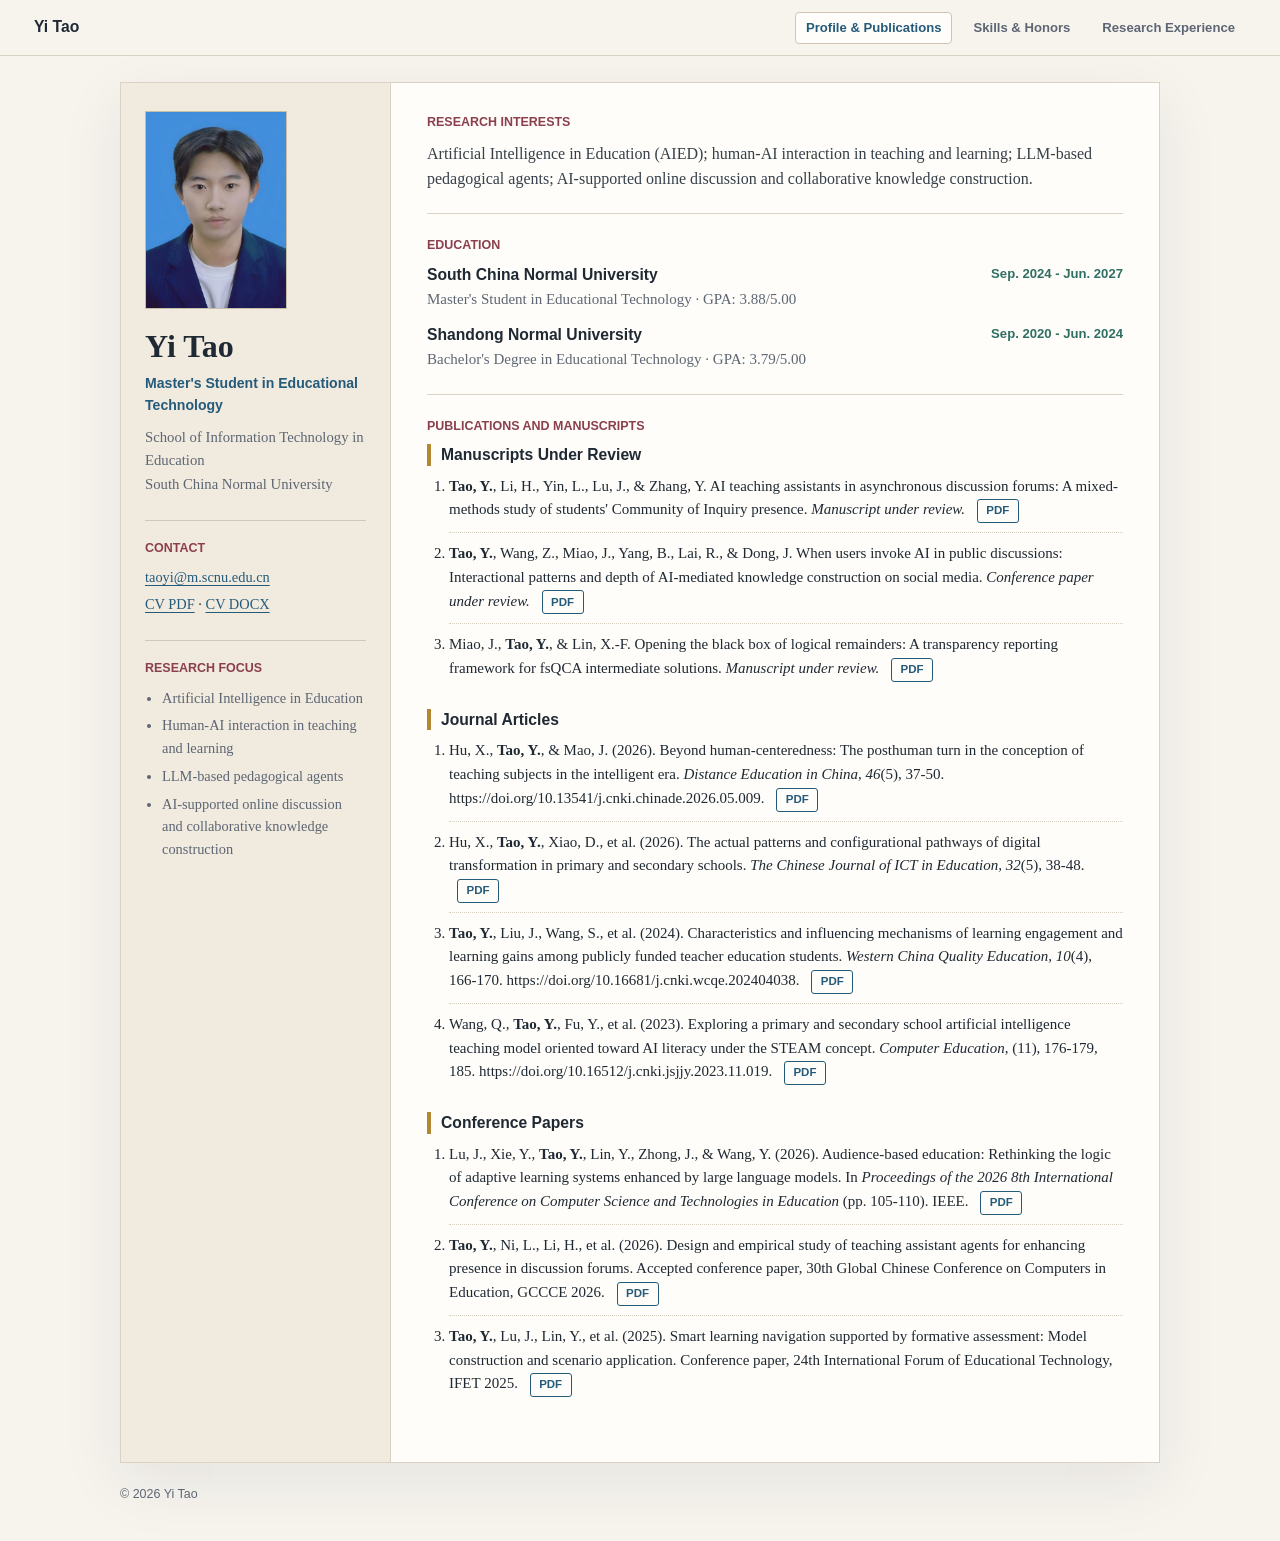
==== index.html @ 573ef520 "Add files via upload" ====
<!doctype html>
<html lang="en">
<head>
  <meta charset="utf-8">
  <meta name="viewport" content="width=device-width, initial-scale=1">
  <title>Yi Tao | Academic Profile</title>
  <meta name="description" content="Yi Tao's academic profile, research interests, education, publications, manuscripts, and conference papers.">
  <link rel="stylesheet" href="assets/css/styles.css">
</head>
<body>
  <header class="site-header">
    <a class="site-title" href="index.html">Yi Tao</a>
    <nav class="site-nav" aria-label="Primary navigation">
      <a class="active" href="index.html">Profile & Publications</a>
      <a href="cv.html">Skills & Honors</a>
      <a href="research.html">Research Experience</a>
    </nav>
  </header>

  <main class="cv-page">
    <aside class="profile-panel" aria-label="Profile">
      <img class="portrait" src="assets/img/profile.jpg" alt="Portrait of Yi Tao">
      <h1>Yi Tao</h1>
      <p class="role">Master's Student in Educational Technology</p>
      <p class="affiliation">School of Information Technology in Education<br>South China Normal University</p>

      <div class="contact-block">
        <h2>Contact</h2>
        <p><a href="mailto:taoyi@m.scnu.edu.cn">taoyi@m.scnu.edu.cn</a></p>
        <p><a href="assets/files/yi-tao-cv.pdf" target="_blank" rel="noopener">CV PDF</a> · <a href="assets/files/yi-tao-cv.docx" target="_blank" rel="noopener">CV DOCX</a></p>
      </div>

      <div class="contact-block">
        <h2>Research Focus</h2>
        <ul class="compact-list">
          <li>Artificial Intelligence in Education</li>
          <li>Human-AI interaction in teaching and learning</li>
          <li>LLM-based pedagogical agents</li>
          <li>AI-supported online discussion and collaborative knowledge construction</li>
        </ul>
      </div>
    </aside>

    <section class="content-panel">
      <section class="section">
        <p class="section-kicker">Research Interests</p>
        <p class="summary">
          Artificial Intelligence in Education (AIED); human-AI interaction in teaching and learning;
          LLM-based pedagogical agents; AI-supported online discussion and collaborative knowledge construction.
        </p>
      </section>

      <section class="section">
        <p class="section-kicker">Education</p>
        <div class="timeline">
          <article>
            <div>
              <h2>South China Normal University</h2>
              <p>Master's Student in Educational Technology · GPA: 3.88/5.00</p>
            </div>
            <time>Sep. 2024 - Jun. 2027</time>
          </article>
          <article>
            <div>
              <h2>Shandong Normal University</h2>
              <p>Bachelor's Degree in Educational Technology · GPA: 3.79/5.00</p>
            </div>
            <time>Sep. 2020 - Jun. 2024</time>
          </article>
        </div>
      </section>

      <section class="section">
        <p class="section-kicker">Publications and Manuscripts</p>

        <h2 class="subheading">Manuscripts Under Review</h2>
        <ol class="publication-list">
          <li>
            <span><strong>Tao, Y.</strong>, Li, H., Yin, L., Lu, J., & Zhang, Y. AI teaching assistants in asynchronous discussion forums: A mixed-methods study of students' Community of Inquiry presence. <em>Manuscript under review.</em></span>
            <a href="assets/files/ai-teaching-assistants-asynchronous-discussion-forums.pdf" target="_blank" rel="noopener">PDF</a>
          </li>
          <li>
            <span><strong>Tao, Y.</strong>, Wang, Z., Miao, J., Yang, B., Lai, R., & Dong, J. When users invoke AI in public discussions: Interactional patterns and depth of AI-mediated knowledge construction on social media. <em>Conference paper under review.</em></span>
            <a href="assets/files/when-users-invoke-ai-public-discussions.pdf" target="_blank" rel="noopener">PDF</a>
          </li>
          <li>
            <span>Miao, J., <strong>Tao, Y.</strong>, & Lin, X.-F. Opening the black box of logical remainders: A transparency reporting framework for fsQCA intermediate solutions. <em>Manuscript under review.</em></span>
            <a href="assets/files/opening-black-box-logical-remainders.pdf" target="_blank" rel="noopener">PDF</a>
          </li>
        </ol>

        <h2 class="subheading">Journal Articles</h2>
        <ol class="publication-list">
          <li>
            <span>Hu, X., <strong>Tao, Y.</strong>, & Mao, J. (2026). Beyond human-centeredness: The posthuman turn in the conception of teaching subjects in the intelligent era. <em>Distance Education in China, 46</em>(5), 37-50. https://doi.org/10.13541/j.cnki.chinade.2026.05.009.</span>
            <a href="assets/files/beyond-human-centeredness-posthuman-turn-teaching-subjects.pdf" target="_blank" rel="noopener">PDF</a>
          </li>
          <li>
            <span>Hu, X., <strong>Tao, Y.</strong>, Xiao, D., et al. (2026). The actual patterns and configurational pathways of digital transformation in primary and secondary schools. <em>The Chinese Journal of ICT in Education, 32</em>(5), 38-48.</span>
            <a href="assets/files/school-digital-transformation-configurational-pathways.pdf" target="_blank" rel="noopener">PDF</a>
          </li>
          <li>
            <span><strong>Tao, Y.</strong>, Liu, J., Wang, S., et al. (2024). Characteristics and influencing mechanisms of learning engagement and learning gains among publicly funded teacher education students. <em>Western China Quality Education, 10</em>(4), 166-170. https://doi.org/10.16681/j.cnki.wcqe.202404038.</span>
            <a href="assets/files/publicly-funded-teacher-education-learning-engagement.pdf" target="_blank" rel="noopener">PDF</a>
          </li>
          <li>
            <span>Wang, Q., <strong>Tao, Y.</strong>, Fu, Y., et al. (2023). Exploring a primary and secondary school artificial intelligence teaching model oriented toward AI literacy under the STEAM concept. <em>Computer Education</em>, (11), 176-179, 185. https://doi.org/10.16512/j.cnki.jsjjy.2023.11.019.</span>
            <a href="assets/files/steam-ai-literacy-teaching-model.pdf" target="_blank" rel="noopener">PDF</a>
          </li>
        </ol>

        <h2 class="subheading">Conference Papers</h2>
        <ol class="publication-list">
          <li>
            <span>Lu, J., Xie, Y., <strong>Tao, Y.</strong>, Lin, Y., Zhong, J., & Wang, Y. (2026). Audience-based education: Rethinking the logic of adaptive learning systems enhanced by large language models. In <em>Proceedings of the 2026 8th International Conference on Computer Science and Technologies in Education</em> (pp. 105-110). IEEE.</span>
            <a href="assets/files/audience-based-education.pdf" target="_blank" rel="noopener">PDF</a>
          </li>
          <li>
            <span><strong>Tao, Y.</strong>, Ni, L., Li, H., et al. (2026). Design and empirical study of teaching assistant agents for enhancing presence in discussion forums. Accepted conference paper, 30th Global Chinese Conference on Computers in Education, GCCCE 2026.</span>
            <a href="assets/files/teaching-assistant-agents-presence-discussion-forums-gccce2026.pdf" target="_blank" rel="noopener">PDF</a>
          </li>
          <li>
            <span><strong>Tao, Y.</strong>, Lu, J., Lin, Y., et al. (2025). Smart learning navigation supported by formative assessment: Model construction and scenario application. Conference paper, 24th International Forum of Educational Technology, IFET 2025.</span>
            <a href="assets/files/formative-assessment-smart-learning-navigation-ifet2025.pdf" target="_blank" rel="noopener">PDF</a>
          </li>
        </ol>
      </section>
    </section>
  </main>

  <footer class="site-footer">
    <p>© 2026 Yi Tao</p>
  </footer>
</body>
</html>
---- assets/css/styles.css ----
:root {
  --paper: #f7f4ee;
  --sheet: #fffdf9;
  --ink: #1f2933;
  --muted: #5d6673;
  --line: #d9d2c5;
  --blue: #255b7a;
  --maroon: #8b3f4d;
  --gold: #b48733;
  --green: #2f6f63;
}

* {
  box-sizing: border-box;
}

html {
  scroll-behavior: smooth;
}

body {
  margin: 0;
  background: var(--paper);
  color: var(--ink);
  font-family: Georgia, "Times New Roman", Times, serif;
  font-size: 15px;
  line-height: 1.58;
  letter-spacing: 0;
}

a {
  color: var(--blue);
  text-decoration-thickness: 0.07em;
  text-underline-offset: 0.18em;
}

a:hover {
  color: var(--maroon);
}

.site-header {
  position: sticky;
  top: 0;
  z-index: 10;
  display: flex;
  align-items: center;
  justify-content: space-between;
  gap: 18px;
  min-height: 56px;
  padding: 10px 34px;
  border-bottom: 1px solid var(--line);
  background: rgba(247, 244, 238, 0.94);
  backdrop-filter: blur(12px);
  font-family: Arial, Helvetica, sans-serif;
}

.site-title {
  color: var(--ink);
  font-size: 0.98rem;
  font-weight: 700;
  text-decoration: none;
}

.site-nav {
  display: flex;
  flex-wrap: wrap;
  gap: 10px;
  justify-content: flex-end;
}

.site-nav a {
  min-height: 32px;
  padding: 7px 10px;
  border: 1px solid transparent;
  border-radius: 4px;
  color: var(--muted);
  font-size: 0.82rem;
  font-weight: 700;
  line-height: 1.2;
  text-decoration: none;
}

.site-nav a:hover,
.site-nav a.active {
  border-color: #cfc4b2;
  background: #fffdf9;
  color: var(--blue);
}

.cv-page,
.research-page {
  width: min(1040px, calc(100% - 36px));
  margin: 26px auto 22px;
  border: 1px solid var(--line);
  background: var(--sheet);
  box-shadow: 0 20px 60px rgba(31, 41, 51, 0.08);
}

.cv-page {
  display: grid;
  grid-template-columns: 270px minmax(0, 1fr);
}

.profile-panel {
  padding: 28px 24px;
  border-right: 1px solid var(--line);
  background: #f1eadf;
}

.portrait {
  display: block;
  width: 142px;
  height: 198px;
  margin: 0 0 20px;
  border: 1px solid #c7bda9;
  object-fit: cover;
}

h1,
h2,
h3,
p,
li {
  overflow-wrap: anywhere;
}

h1 {
  margin: 0;
  color: var(--ink);
  font-size: 2rem;
  line-height: 1.08;
  letter-spacing: 0;
}

.role {
  margin: 8px 0 0;
  color: var(--blue);
  font-family: Arial, Helvetica, sans-serif;
  font-size: 0.88rem;
  font-weight: 700;
}

.affiliation {
  margin: 10px 0 0;
  color: var(--muted);
  font-size: 0.92rem;
}

.contact-block {
  margin-top: 24px;
  padding-top: 18px;
  border-top: 1px solid #d2c7b8;
}

.contact-block h2,
.section-kicker {
  margin: 0 0 8px;
  color: var(--maroon);
  font-family: Arial, Helvetica, sans-serif;
  font-size: 0.78rem;
  font-weight: 800;
  letter-spacing: 0;
  text-transform: uppercase;
}

.contact-block p {
  margin: 4px 0;
  font-size: 0.9rem;
}

.compact-list {
  margin: 0;
  padding-left: 17px;
  color: var(--muted);
  font-size: 0.9rem;
}

.compact-list li {
  margin: 5px 0;
}

.content-panel {
  padding: 30px 36px 34px;
}

.section {
  padding: 0 0 22px;
  margin-bottom: 22px;
  border-bottom: 1px solid var(--line);
}

.section:last-child {
  margin-bottom: 0;
  border-bottom: 0;
}

.summary {
  max-width: 760px;
  margin: 0;
  color: #35404a;
  font-size: 1rem;
}

.timeline {
  display: grid;
  gap: 12px;
}

.timeline article {
  display: grid;
  grid-template-columns: minmax(0, 1fr) 150px;
  gap: 18px;
}

.timeline h2,
.experience-list h2,
.research-heading h2,
.subheading {
  margin: 0;
  color: var(--ink);
  font-family: Arial, Helvetica, sans-serif;
  font-size: 0.98rem;
  line-height: 1.35;
  letter-spacing: 0;
}

.timeline p,
.experience-list p,
.skill-groups p {
  margin: 3px 0 0;
  color: var(--muted);
}

.timeline time {
  color: var(--green);
  font-family: Arial, Helvetica, sans-serif;
  font-size: 0.82rem;
  font-weight: 700;
  text-align: right;
}

.list-timeline article {
  padding-bottom: 10px;
  border-bottom: 1px dotted #d7cfbf;
}

.list-timeline article:last-child {
  border-bottom: 0;
}

.subheading {
  margin-top: 18px;
  padding-left: 10px;
  border-left: 4px solid var(--gold);
}

.subheading:first-of-type {
  margin-top: 0;
}

.publication-list {
  display: grid;
  gap: 9px;
  margin: 9px 0 0;
  padding-left: 22px;
}

.publication-list li {
  padding-bottom: 9px;
  border-bottom: 1px dotted #d7cfbf;
}

.publication-list li:last-child {
  border-bottom: 0;
}

.publication-list span {
  display: inline;
}

.publication-list a {
  display: inline-flex;
  align-items: center;
  justify-content: center;
  min-width: 42px;
  min-height: 24px;
  margin-left: 8px;
  padding: 1px 7px;
  border: 1px solid var(--blue);
  border-radius: 3px;
  font-family: Arial, Helvetica, sans-serif;
  font-size: 0.72rem;
  font-weight: 800;
  line-height: 1.2;
  text-decoration: none;
  text-transform: uppercase;
}

.publication-list a:hover {
  border-color: var(--maroon);
}

.skill-groups {
  display: grid;
  gap: 8px;
}

.award-list,
.research-item ul {
  margin: 0;
  padding-left: 20px;
}

.award-list li,
.research-item li {
  margin: 6px 0;
}

.research-page {
  padding: 34px 42px 40px;
}

.research-intro {
  max-width: 860px;
  padding-bottom: 24px;
  margin-bottom: 24px;
  border-bottom: 1px solid var(--line);
}

.research-intro h1 {
  max-width: 760px;
  font-size: 1.75rem;
}

.research-intro p {
  max-width: 820px;
  color: #35404a;
}

.research-section {
  padding-bottom: 24px;
  margin-bottom: 24px;
  border-bottom: 1px solid var(--line);
}

.research-section:last-child {
  padding-bottom: 0;
  margin-bottom: 0;
  border-bottom: 0;
}

.research-item {
  padding: 16px 0 16px 14px;
  border-left: 3px solid var(--blue);
}

.research-item + .research-item {
  border-top: 1px dotted #d7cfbf;
}

.research-heading {
  display: grid;
  gap: 4px;
  margin-bottom: 8px;
}

.research-heading time {
  color: var(--green);
  font-family: Arial, Helvetica, sans-serif;
  font-size: 0.82rem;
  font-weight: 700;
}

.site-footer {
  width: min(1040px, calc(100% - 36px));
  margin: 0 auto 36px;
  color: var(--muted);
  font-family: Arial, Helvetica, sans-serif;
  font-size: 0.78rem;
}

@media (max-width: 820px) {
  .site-header {
    align-items: flex-start;
    flex-direction: column;
    padding: 12px 18px;
  }

  .site-nav {
    justify-content: flex-start;
  }

  .cv-page,
  .research-page {
    width: min(100% - 24px, 1040px);
    margin-top: 18px;
  }

  .cv-page {
    grid-template-columns: 1fr;
  }

  .profile-panel {
    display: grid;
    grid-template-columns: 112px minmax(0, 1fr);
    gap: 18px;
    border-right: 0;
    border-bottom: 1px solid var(--line);
  }

  .portrait {
    width: 112px;
    height: 156px;
    margin: 0;
  }

  .profile-panel h1,
  .profile-panel .role,
  .profile-panel .affiliation {
    grid-column: 2;
  }

  .profile-panel h1 {
    align-self: end;
  }

  .contact-block {
    grid-column: 1 / -1;
    margin-top: 0;
  }

  .content-panel,
  .research-page {
    padding: 24px 22px 28px;
  }
}

@media (max-width: 560px) {
  body {
    font-size: 14px;
  }

  .site-nav {
    gap: 8px;
  }

  .site-nav a {
    padding: 6px 8px;
    font-size: 0.78rem;
  }

  .profile-panel {
    grid-template-columns: 92px minmax(0, 1fr);
    padding: 20px 18px;
  }

  .portrait {
    width: 92px;
    height: 128px;
  }

  h1 {
    font-size: 1.55rem;
  }

  .research-intro h1 {
    font-size: 1.35rem;
  }

  .timeline article {
    grid-template-columns: 1fr;
    gap: 2px;
  }

  .timeline time {
    text-align: left;
  }

  .publication-list {
    padding-left: 18px;
  }

  .publication-list a {
    margin-top: 5px;
    margin-left: 0;
  }

  .site-footer {
    width: min(100% - 24px, 1040px);
  }
}
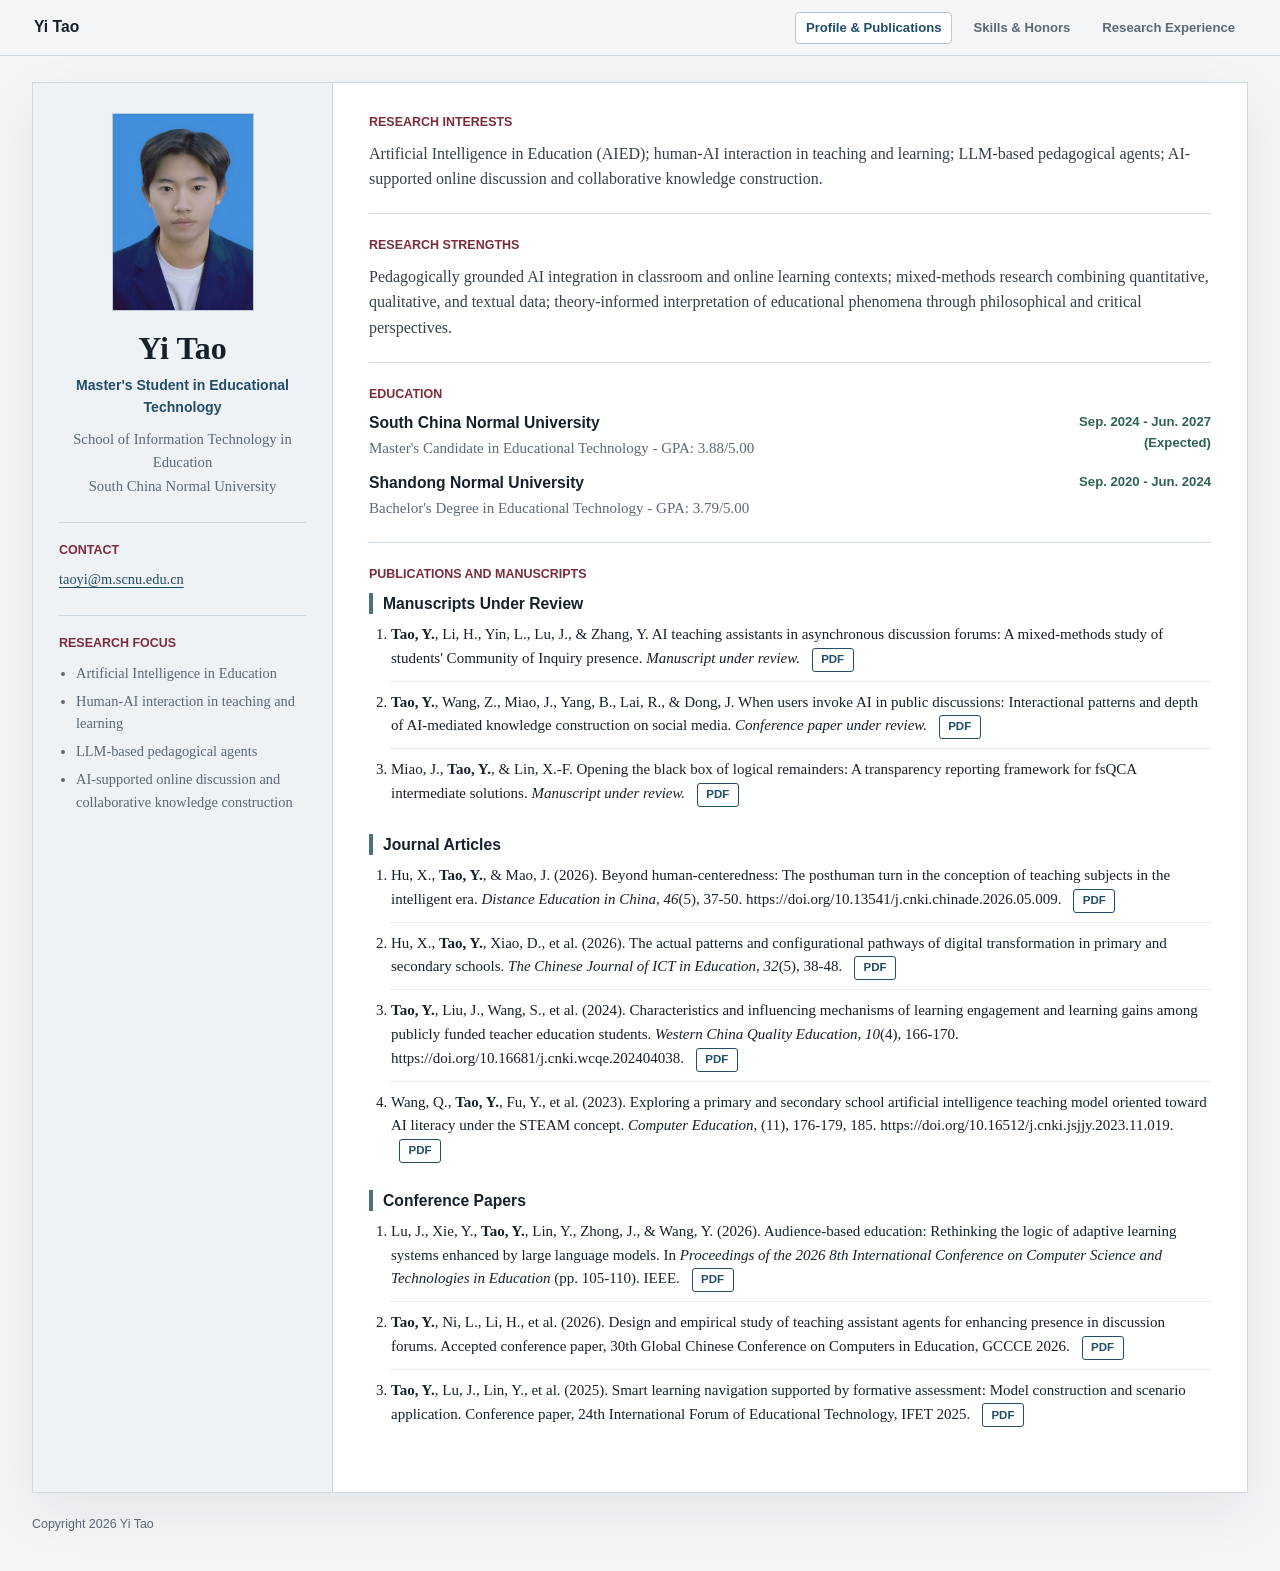
==== commit f65524ee: "Add files via upload" ====
--- a/index.html
+++ b/index.html
@@ -27,7 +27,6 @@
       <div class="contact-block">
         <h2>Contact</h2>
         <p><a href="mailto:taoyi@m.scnu.edu.cn">taoyi@m.scnu.edu.cn</a></p>
-        <p><a href="assets/files/yi-tao-cv.pdf" target="_blank" rel="noopener">CV PDF</a> · <a href="assets/files/yi-tao-cv.docx" target="_blank" rel="noopener">CV DOCX</a></p>
       </div>
 
       <div class="contact-block">
@@ -51,19 +50,28 @@
       </section>
 
       <section class="section">
+        <p class="section-kicker">Research Strengths</p>
+        <p class="summary">
+          Pedagogically grounded AI integration in classroom and online learning contexts; mixed-methods research
+          combining quantitative, qualitative, and textual data; theory-informed interpretation of educational
+          phenomena through philosophical and critical perspectives.
+        </p>
+      </section>
+
+      <section class="section">
         <p class="section-kicker">Education</p>
         <div class="timeline">
           <article>
             <div>
               <h2>South China Normal University</h2>
-              <p>Master's Student in Educational Technology · GPA: 3.88/5.00</p>
+              <p>Master's Candidate in Educational Technology - GPA: 3.88/5.00</p>
             </div>
-            <time>Sep. 2024 - Jun. 2027</time>
+            <time>Sep. 2024 - Jun. 2027 (Expected)</time>
           </article>
           <article>
             <div>
               <h2>Shandong Normal University</h2>
-              <p>Bachelor's Degree in Educational Technology · GPA: 3.79/5.00</p>
+              <p>Bachelor's Degree in Educational Technology - GPA: 3.79/5.00</p>
             </div>
             <time>Sep. 2020 - Jun. 2024</time>
           </article>
@@ -129,7 +137,7 @@
   </main>
 
   <footer class="site-footer">
-    <p>© 2026 Yi Tao</p>
+    <p>Copyright 2026 Yi Tao</p>
   </footer>
 </body>
 </html>
--- a/assets/css/styles.css
+++ b/assets/css/styles.css
@@ -1,13 +1,13 @@
 :root {
-  --paper: #f7f4ee;
-  --sheet: #fffdf9;
-  --ink: #1f2933;
-  --muted: #5d6673;
-  --line: #d9d2c5;
-  --blue: #255b7a;
-  --maroon: #8b3f4d;
-  --gold: #b48733;
-  --green: #2f6f63;
+  --paper: #f3f5f7;
+  --sheet: #ffffff;
+  --ink: #17212b;
+  --muted: #5b6876;
+  --line: #d1d9e0;
+  --blue: #214d68;
+  --maroon: #7a2d3b;
+  --accent: #4d6f80;
+  --green: #2e6257;
 }
 
 * {
@@ -49,7 +49,7 @@
   min-height: 56px;
   padding: 10px 34px;
   border-bottom: 1px solid var(--line);
-  background: rgba(247, 244, 238, 0.94);
+  background: rgba(243, 245, 247, 0.96);
   backdrop-filter: blur(12px);
   font-family: Arial, Helvetica, sans-serif;
 }
@@ -82,38 +82,44 @@
 
 .site-nav a:hover,
 .site-nav a.active {
-  border-color: #cfc4b2;
-  background: #fffdf9;
+  border-color: #b8c5d0;
+  background: var(--sheet);
   color: var(--blue);
 }
 
 .cv-page,
 .research-page {
-  width: min(1040px, calc(100% - 36px));
+  width: min(1520px, calc(100% - 64px));
   margin: 26px auto 22px;
   border: 1px solid var(--line);
   background: var(--sheet);
-  box-shadow: 0 20px 60px rgba(31, 41, 51, 0.08);
+  box-shadow: 0 18px 52px rgba(23, 33, 43, 0.07);
 }
 
 .cv-page {
   display: grid;
-  grid-template-columns: 270px minmax(0, 1fr);
+  grid-template-columns: 300px minmax(0, 1fr);
 }
 
 .profile-panel {
-  padding: 28px 24px;
+  padding: 30px 26px;
   border-right: 1px solid var(--line);
-  background: #f1eadf;
+  background: #eef2f5;
 }
 
 .portrait {
   display: block;
   width: 142px;
   height: 198px;
-  margin: 0 0 20px;
-  border: 1px solid #c7bda9;
+  margin: 0 auto 20px;
+  border: 1px solid #becbd6;
   object-fit: cover;
+}
+
+.profile-panel h1,
+.profile-panel .role,
+.profile-panel .affiliation {
+  text-align: center;
 }
 
 h1,
@@ -149,7 +155,7 @@
 .contact-block {
   margin-top: 24px;
   padding-top: 18px;
-  border-top: 1px solid #d2c7b8;
+  border-top: 1px solid #ccd6df;
 }
 
 .contact-block h2,
@@ -195,7 +201,7 @@
 }
 
 .summary {
-  max-width: 760px;
+  max-width: 1040px;
   margin: 0;
   color: #35404a;
   font-size: 1rem;
@@ -241,7 +247,7 @@
 
 .list-timeline article {
   padding-bottom: 10px;
-  border-bottom: 1px dotted #d7cfbf;
+  border-bottom: 1px dotted #d5dde5;
 }
 
 .list-timeline article:last-child {
@@ -251,7 +257,7 @@
 .subheading {
   margin-top: 18px;
   padding-left: 10px;
-  border-left: 4px solid var(--gold);
+  border-left: 4px solid var(--accent);
 }
 
 .subheading:first-of-type {
@@ -267,7 +273,7 @@
 
 .publication-list li {
   padding-bottom: 9px;
-  border-bottom: 1px dotted #d7cfbf;
+  border-bottom: 1px dotted #d5dde5;
 }
 
 .publication-list li:last-child {
@@ -321,19 +327,19 @@
 }
 
 .research-intro {
-  max-width: 860px;
+  max-width: 1120px;
   padding-bottom: 24px;
   margin-bottom: 24px;
   border-bottom: 1px solid var(--line);
 }
 
 .research-intro h1 {
-  max-width: 760px;
+  max-width: 960px;
   font-size: 1.75rem;
 }
 
 .research-intro p {
-  max-width: 820px;
+  max-width: 1080px;
   color: #35404a;
 }
 
@@ -355,7 +361,7 @@
 }
 
 .research-item + .research-item {
-  border-top: 1px dotted #d7cfbf;
+  border-top: 1px dotted #d5dde5;
 }
 
 .research-heading {
@@ -372,7 +378,7 @@
 }
 
 .site-footer {
-  width: min(1040px, calc(100% - 36px));
+  width: min(1520px, calc(100% - 64px));
   margin: 0 auto 36px;
   color: var(--muted);
   font-family: Arial, Helvetica, sans-serif;
@@ -392,7 +398,7 @@
 
   .cv-page,
   .research-page {
-    width: min(100% - 24px, 1040px);
+    width: min(100% - 24px, 1520px);
     margin-top: 18px;
   }
 
@@ -418,6 +424,7 @@
   .profile-panel .role,
   .profile-panel .affiliation {
     grid-column: 2;
+    text-align: left;
   }
 
   .profile-panel h1 {
@@ -486,6 +493,6 @@
   }
 
   .site-footer {
-    width: min(100% - 24px, 1040px);
-  }
-}
+    width: min(100% - 24px, 1520px);
+  }
+}
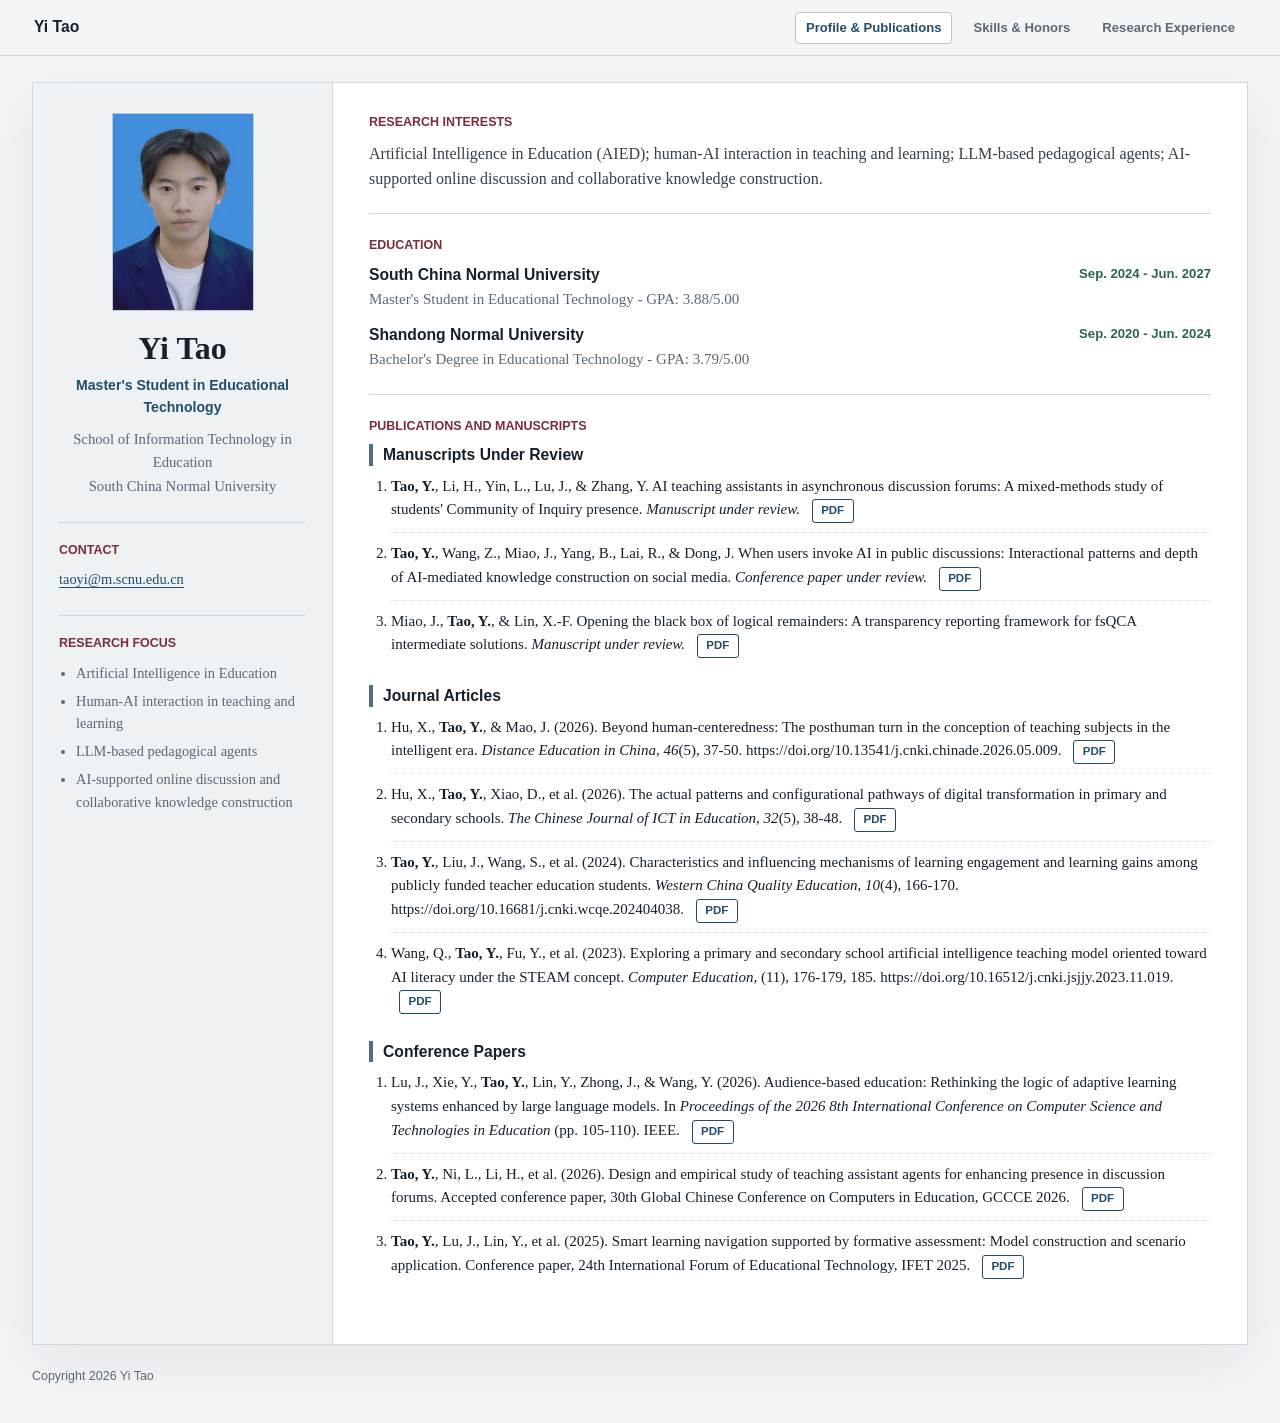
==== commit 7221ce9b: "Add files via upload" ====
--- a/index.html
+++ b/index.html
@@ -50,23 +50,14 @@
       </section>
 
       <section class="section">
-        <p class="section-kicker">Research Strengths</p>
-        <p class="summary">
-          Pedagogically grounded AI integration in classroom and online learning contexts; mixed-methods research
-          combining quantitative, qualitative, and textual data; theory-informed interpretation of educational
-          phenomena through philosophical and critical perspectives.
-        </p>
-      </section>
-
-      <section class="section">
         <p class="section-kicker">Education</p>
         <div class="timeline">
           <article>
             <div>
               <h2>South China Normal University</h2>
-              <p>Master's Candidate in Educational Technology - GPA: 3.88/5.00</p>
+              <p>Master's Student in Educational Technology - GPA: 3.88/5.00</p>
             </div>
-            <time>Sep. 2024 - Jun. 2027 (Expected)</time>
+            <time>Sep. 2024 - Jun. 2027</time>
           </article>
           <article>
             <div>
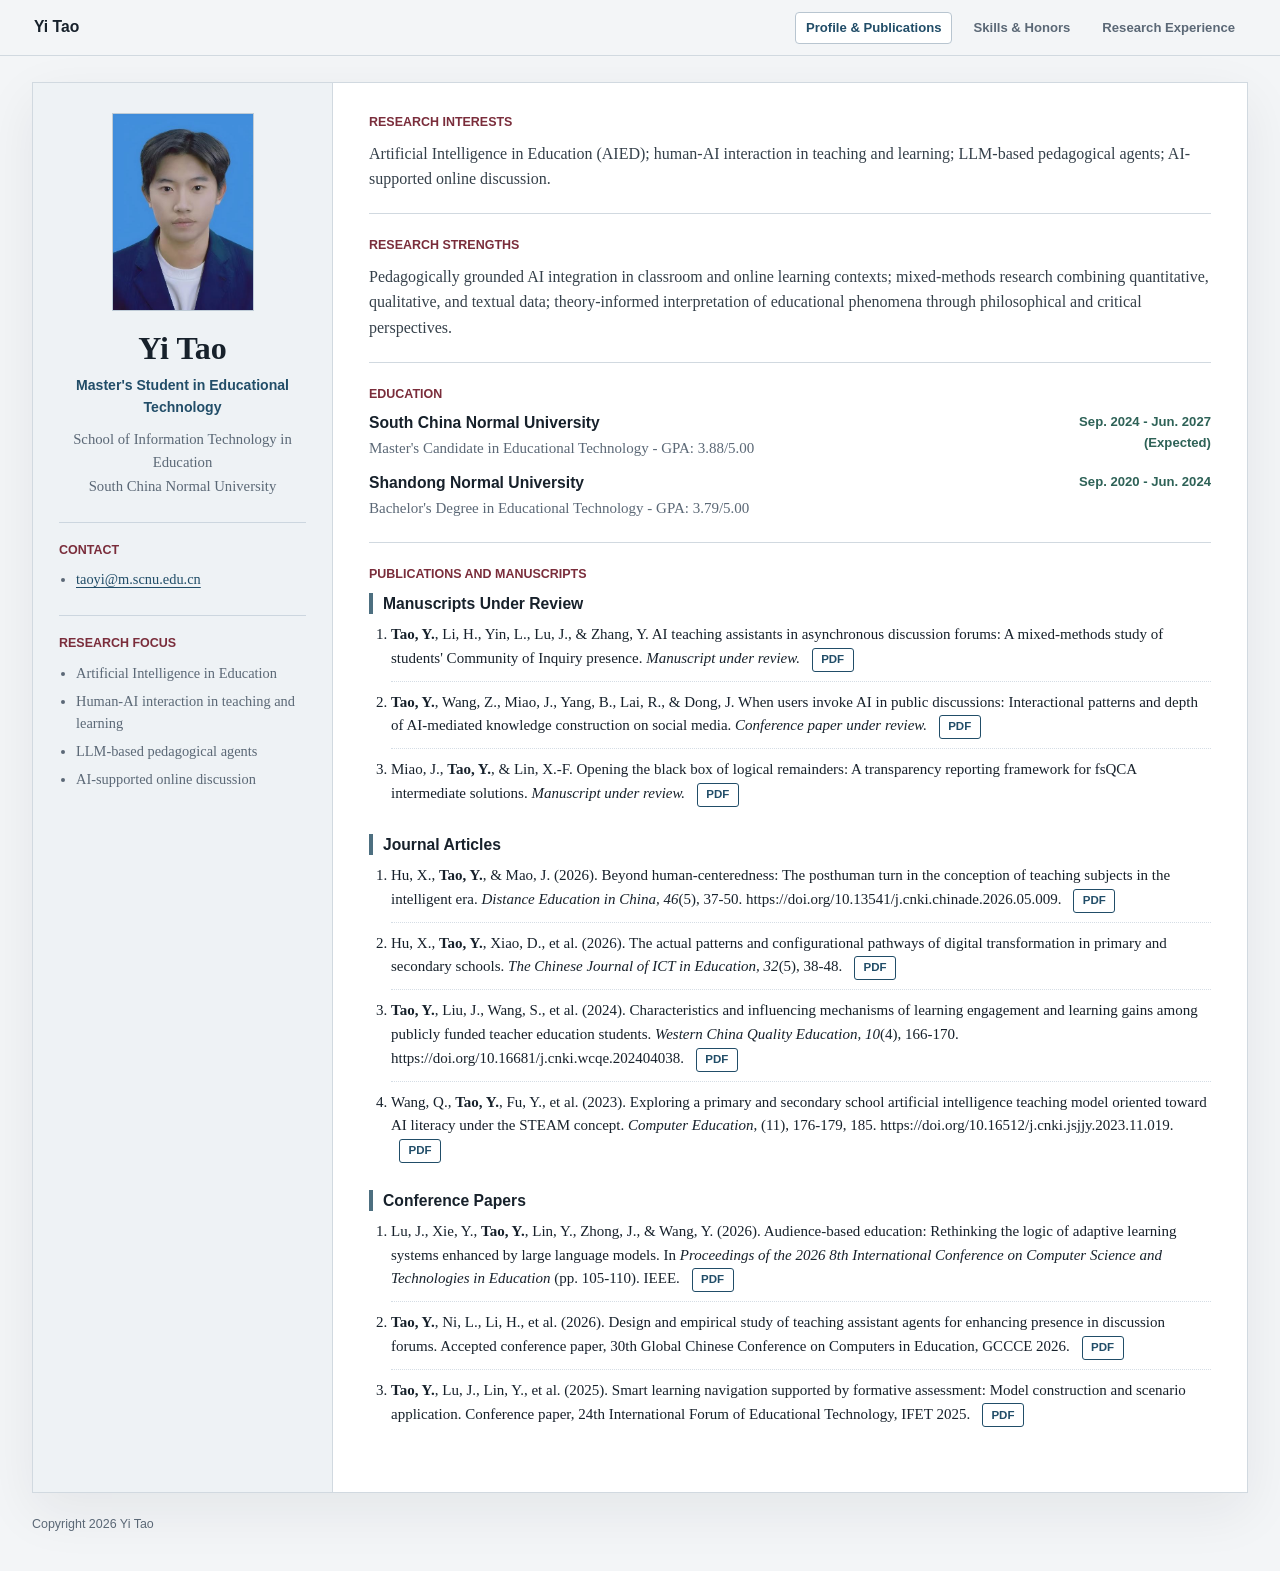
==== commit 0ab94e7f: "Add files via upload" ====
--- a/index.html
+++ b/index.html
@@ -26,7 +26,9 @@
 
       <div class="contact-block">
         <h2>Contact</h2>
-        <p><a href="mailto:taoyi@m.scnu.edu.cn">taoyi@m.scnu.edu.cn</a></p>
+        <ul class="compact-list contact-list">
+          <li><a href="mailto:taoyi@m.scnu.edu.cn">taoyi@m.scnu.edu.cn</a></li>
+        </ul>
       </div>
 
       <div class="contact-block">
@@ -35,7 +37,7 @@
           <li>Artificial Intelligence in Education</li>
           <li>Human-AI interaction in teaching and learning</li>
           <li>LLM-based pedagogical agents</li>
-          <li>AI-supported online discussion and collaborative knowledge construction</li>
+          <li>AI-supported online discussion</li>
         </ul>
       </div>
     </aside>
@@ -45,7 +47,16 @@
         <p class="section-kicker">Research Interests</p>
         <p class="summary">
           Artificial Intelligence in Education (AIED); human-AI interaction in teaching and learning;
-          LLM-based pedagogical agents; AI-supported online discussion and collaborative knowledge construction.
+          LLM-based pedagogical agents; AI-supported online discussion.
+        </p>
+      </section>
+
+      <section class="section">
+        <p class="section-kicker">Research Strengths</p>
+        <p class="summary">
+          Pedagogically grounded AI integration in classroom and online learning contexts; mixed-methods research
+          combining quantitative, qualitative, and textual data; theory-informed interpretation of educational
+          phenomena through philosophical and critical perspectives.
         </p>
       </section>
 
@@ -55,9 +66,9 @@
           <article>
             <div>
               <h2>South China Normal University</h2>
-              <p>Master's Student in Educational Technology - GPA: 3.88/5.00</p>
+              <p>Master's Candidate in Educational Technology - GPA: 3.88/5.00</p>
             </div>
-            <time>Sep. 2024 - Jun. 2027</time>
+            <time>Sep. 2024 - Jun. 2027 (Expected)</time>
           </article>
           <article>
             <div>
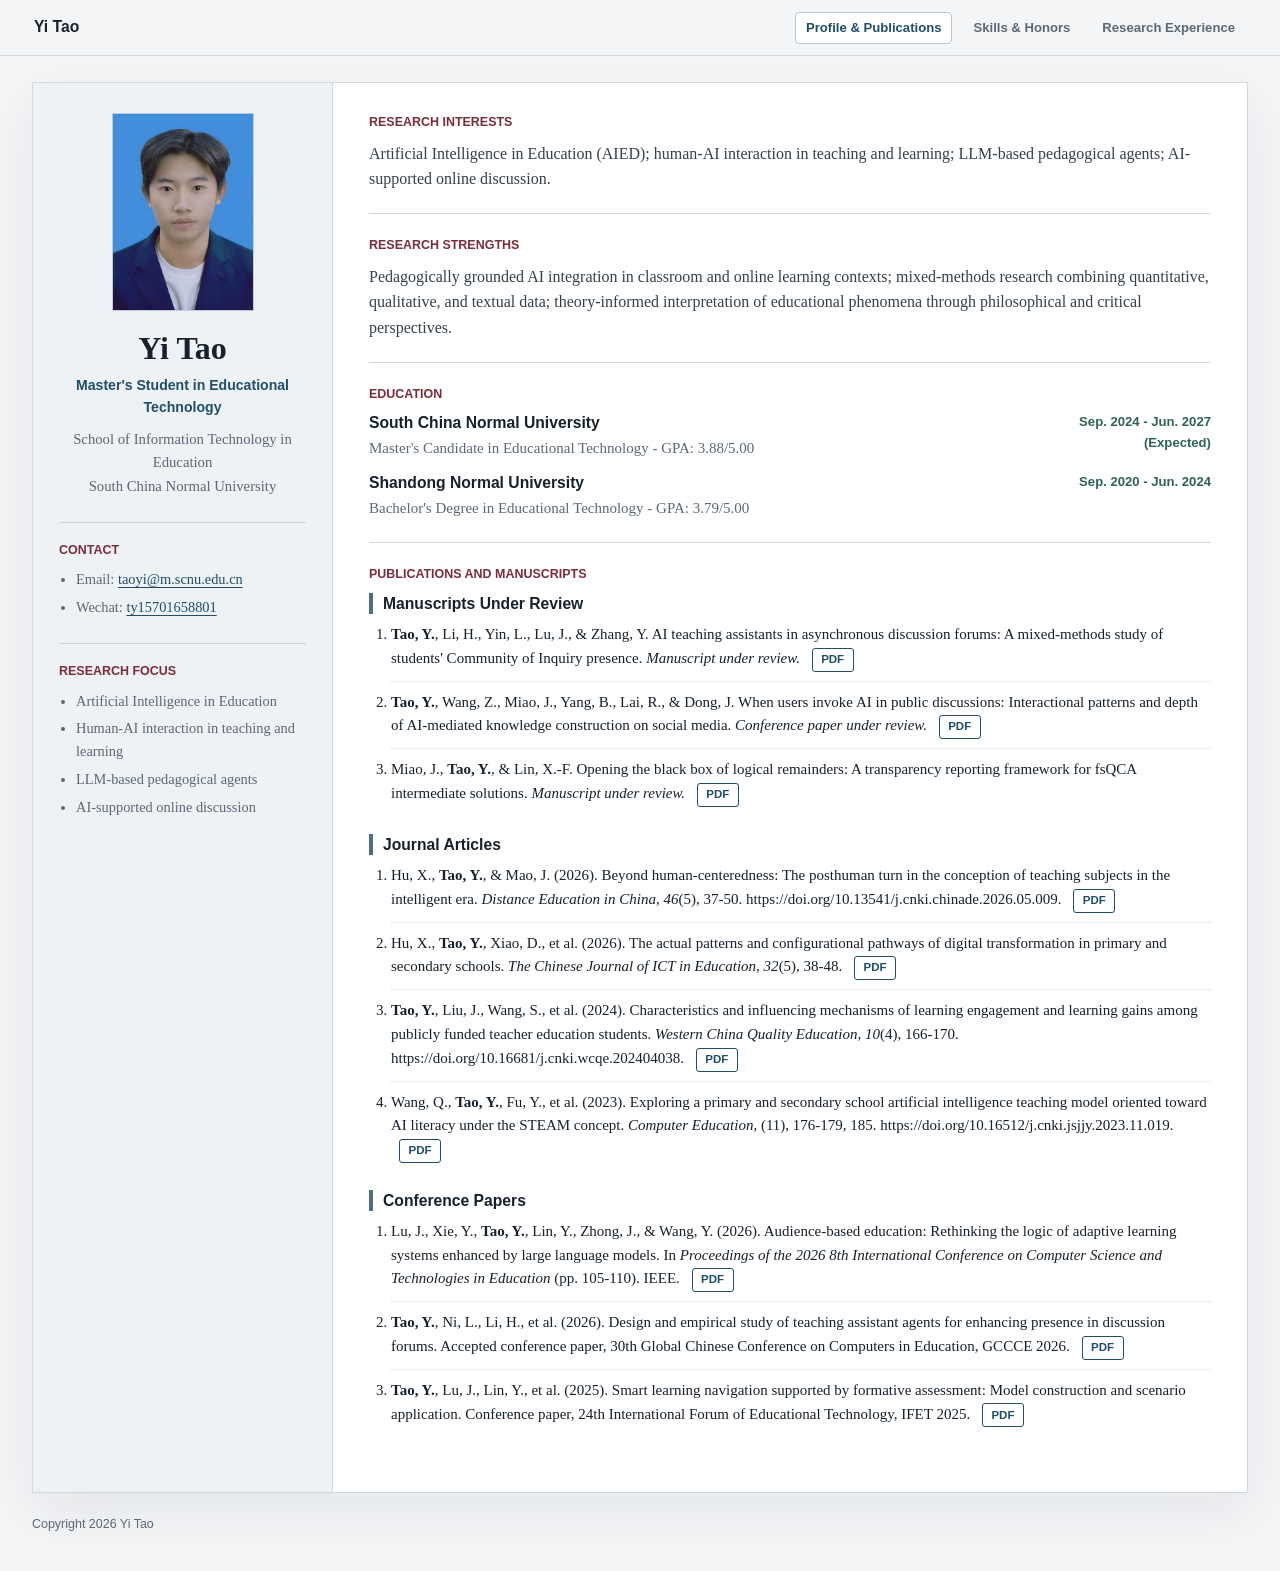
==== commit cb6db875: "Add files via upload" ====
--- a/index.html
+++ b/index.html
@@ -27,7 +27,8 @@
       <div class="contact-block">
         <h2>Contact</h2>
         <ul class="compact-list contact-list">
-          <li><a href="mailto:taoyi@m.scnu.edu.cn">taoyi@m.scnu.edu.cn</a></li>
+          <li>Email: <a href="mailto:taoyi@m.scnu.edu.cn">taoyi@m.scnu.edu.cn</a></li>
+          <li>Wechat: <span class="contact-value">ty15701658801</span></li>
         </ul>
       </div>
 
--- a/assets/css/styles.css
+++ b/assets/css/styles.css
@@ -36,6 +36,13 @@
 
 a:hover {
   color: var(--maroon);
+}
+
+.contact-value {
+  color: var(--blue);
+  text-decoration-line: underline;
+  text-decoration-thickness: 0.07em;
+  text-underline-offset: 0.18em;
 }
 
 .site-header {
@@ -364,6 +371,61 @@
   border-top: 1px dotted #d5dde5;
 }
 
+.research-item-body {
+  display: grid;
+  gap: 22px;
+}
+
+.research-item-with-figure .research-item-body {
+  grid-template-columns: minmax(0, 1.28fr) minmax(320px, 0.92fr);
+  align-items: start;
+}
+
+.research-figure {
+  margin: 2px 0 0;
+  padding: 10px;
+  border: 1px solid var(--line);
+  background: #f8fafc;
+}
+
+.research-figure-stack {
+  display: grid;
+  gap: 14px;
+}
+
+.research-figure-stack .research-figure {
+  margin: 0;
+}
+
+.research-figure-pair {
+  display: grid;
+  grid-template-columns: repeat(2, minmax(0, 1fr));
+  gap: 12px;
+  align-items: start;
+}
+
+.research-figure-pair .research-figure {
+  margin: 0;
+}
+
+.research-figure a {
+  display: block;
+}
+
+.research-figure img {
+  display: block;
+  width: 100%;
+  height: auto;
+}
+
+.research-figure figcaption {
+  margin-top: 8px;
+  color: var(--muted);
+  font-family: Arial, Helvetica, sans-serif;
+  font-size: 0.78rem;
+  line-height: 1.4;
+}
+
 .research-heading {
   display: grid;
   gap: 4px;
@@ -440,6 +502,14 @@
   .research-page {
     padding: 24px 22px 28px;
   }
+
+  .research-item-with-figure .research-item-body {
+    grid-template-columns: 1fr;
+  }
+
+  .research-figure {
+    max-width: 680px;
+  }
 }
 
 @media (max-width: 560px) {
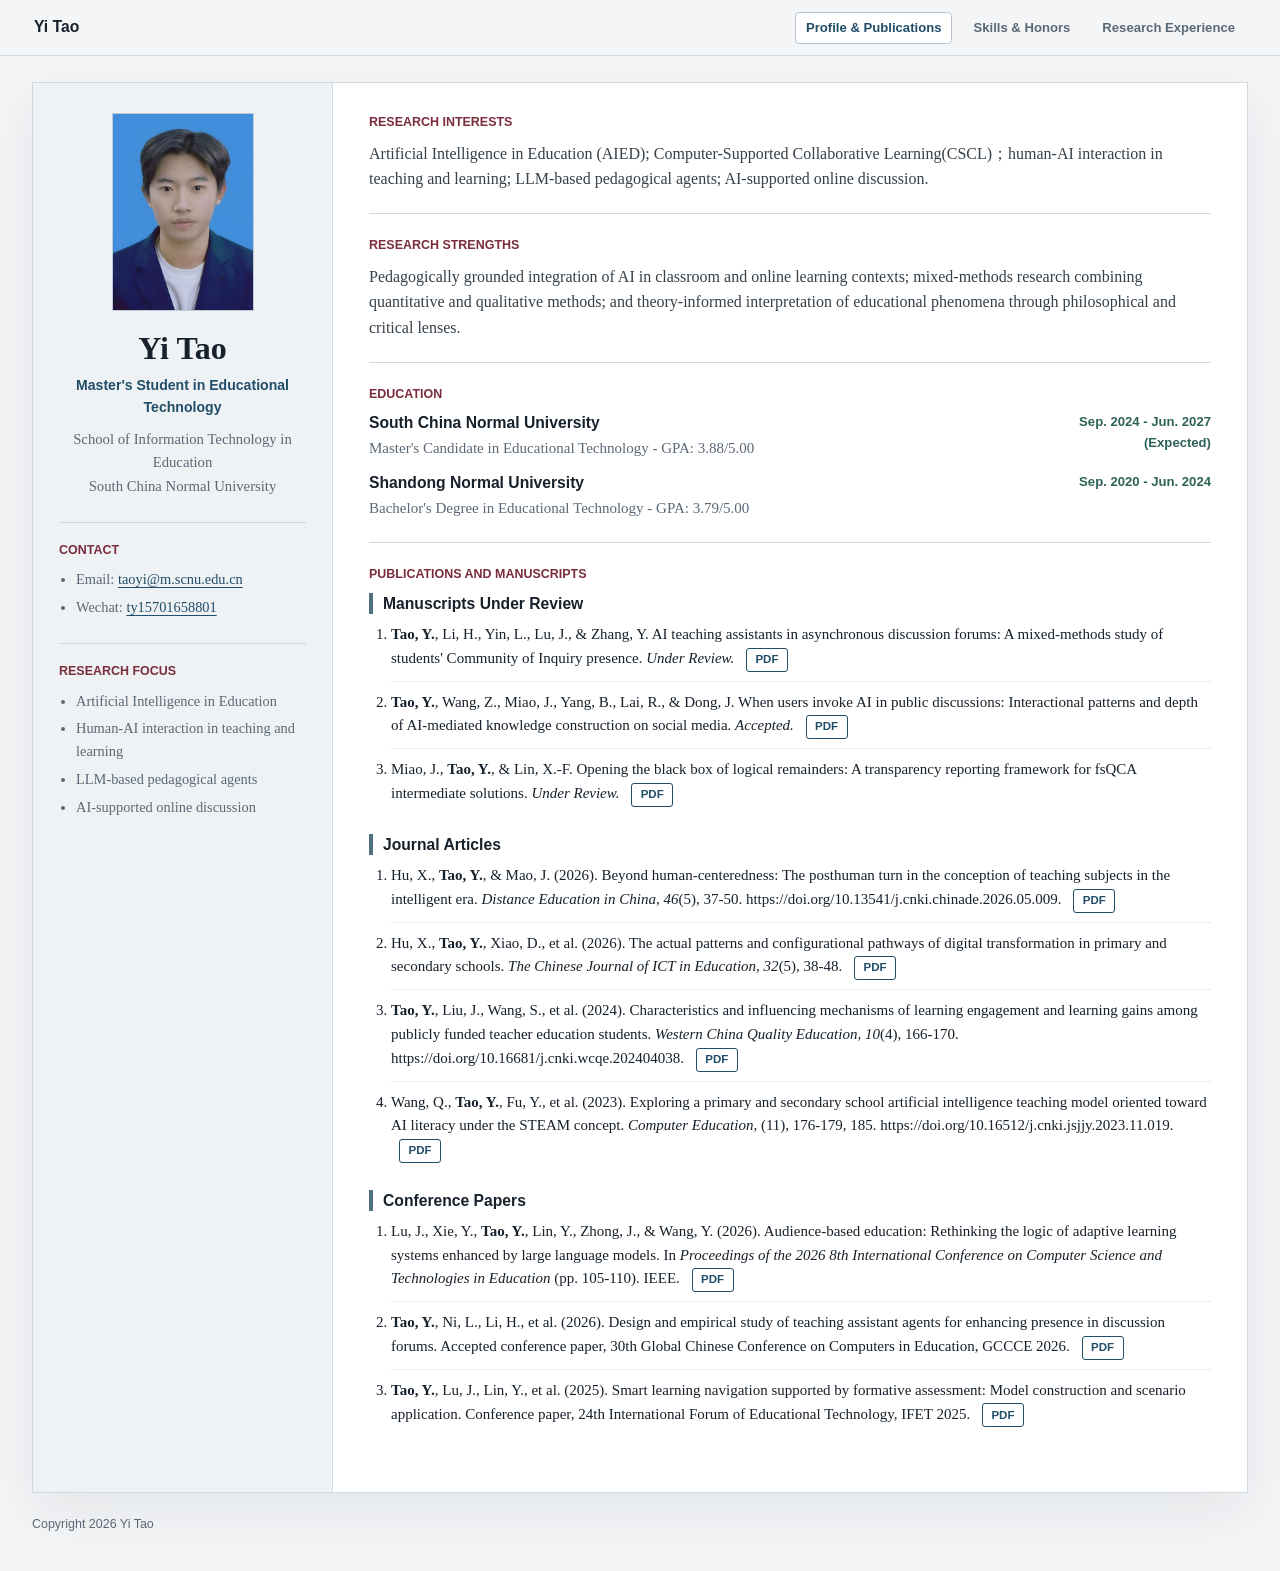
==== commit 3c74cc25: "Update index.html" ====
--- a/index.html
+++ b/index.html
@@ -47,7 +47,7 @@
       <section class="section">
         <p class="section-kicker">Research Interests</p>
         <p class="summary">
-          Artificial Intelligence in Education (AIED); human-AI interaction in teaching and learning;
+          Artificial Intelligence in Education (AIED); Computer-Supported Collaborative Learning(CSCL)；human-AI interaction in teaching and learning;
           LLM-based pedagogical agents; AI-supported online discussion.
         </p>
       </section>
@@ -55,9 +55,9 @@
       <section class="section">
         <p class="section-kicker">Research Strengths</p>
         <p class="summary">
-          Pedagogically grounded AI integration in classroom and online learning contexts; mixed-methods research
-          combining quantitative, qualitative, and textual data; theory-informed interpretation of educational
-          phenomena through philosophical and critical perspectives.
+          Pedagogically grounded integration of AI in classroom and online learning contexts; 
+          mixed-methods research combining quantitative and qualitative methods; 
+          and theory-informed interpretation of educational phenomena through philosophical and critical lenses.
         </p>
       </section>
 
@@ -87,15 +87,15 @@
         <h2 class="subheading">Manuscripts Under Review</h2>
         <ol class="publication-list">
           <li>
-            <span><strong>Tao, Y.</strong>, Li, H., Yin, L., Lu, J., & Zhang, Y. AI teaching assistants in asynchronous discussion forums: A mixed-methods study of students' Community of Inquiry presence. <em>Manuscript under review.</em></span>
+            <span><strong>Tao, Y.</strong>, Li, H., Yin, L., Lu, J., & Zhang, Y. AI teaching assistants in asynchronous discussion forums: A mixed-methods study of students' Community of Inquiry presence. <em>Under Review.</em></span>
             <a href="assets/files/ai-teaching-assistants-asynchronous-discussion-forums.pdf" target="_blank" rel="noopener">PDF</a>
           </li>
           <li>
-            <span><strong>Tao, Y.</strong>, Wang, Z., Miao, J., Yang, B., Lai, R., & Dong, J. When users invoke AI in public discussions: Interactional patterns and depth of AI-mediated knowledge construction on social media. <em>Conference paper under review.</em></span>
+            <span><strong>Tao, Y.</strong>, Wang, Z., Miao, J., Yang, B., Lai, R., & Dong, J. When users invoke AI in public discussions: Interactional patterns and depth of AI-mediated knowledge construction on social media. <em>Accepted.</em></span>
             <a href="assets/files/when-users-invoke-ai-public-discussions.pdf" target="_blank" rel="noopener">PDF</a>
           </li>
           <li>
-            <span>Miao, J., <strong>Tao, Y.</strong>, & Lin, X.-F. Opening the black box of logical remainders: A transparency reporting framework for fsQCA intermediate solutions. <em>Manuscript under review.</em></span>
+            <span>Miao, J., <strong>Tao, Y.</strong>, & Lin, X.-F. Opening the black box of logical remainders: A transparency reporting framework for fsQCA intermediate solutions. <em>Under Review.</em></span>
             <a href="assets/files/opening-black-box-logical-remainders.pdf" target="_blank" rel="noopener">PDF</a>
           </li>
         </ol>
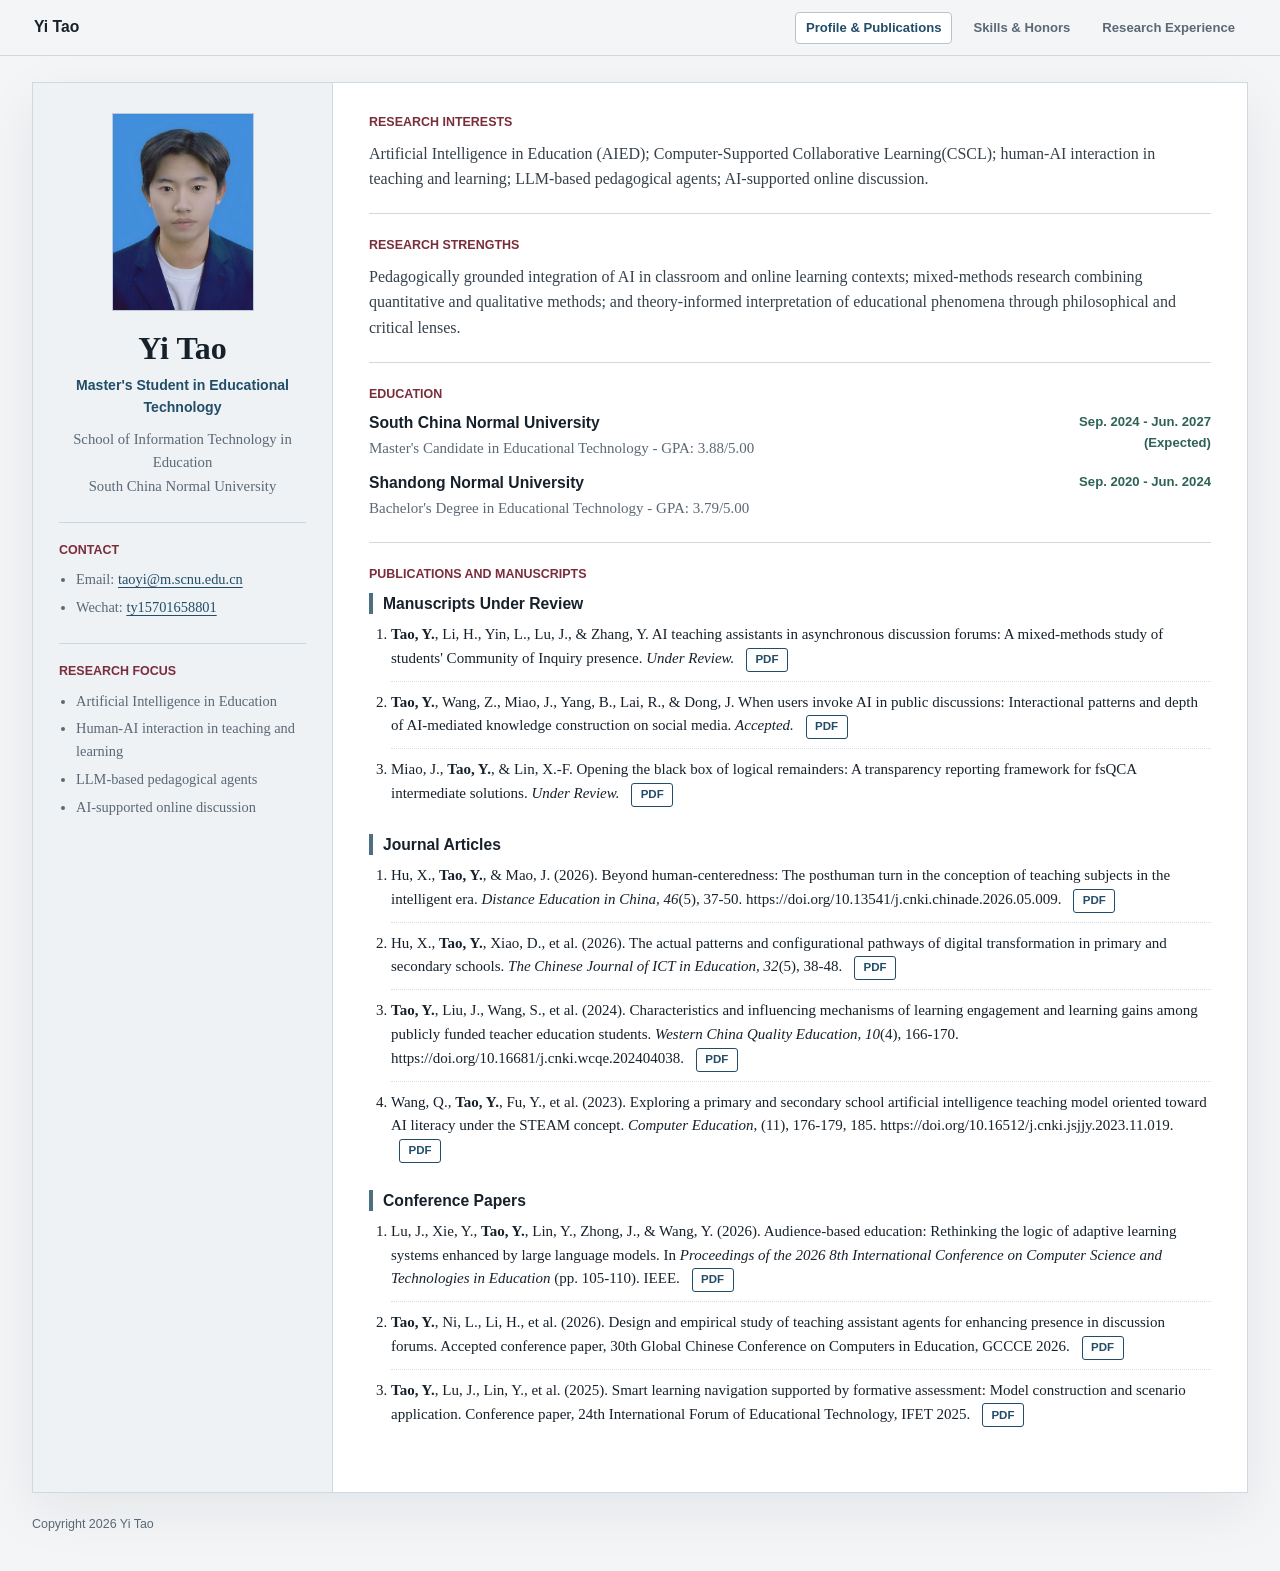
==== commit 104b152b: "Update index.html" ====
--- a/index.html
+++ b/index.html
@@ -47,7 +47,7 @@
       <section class="section">
         <p class="section-kicker">Research Interests</p>
         <p class="summary">
-          Artificial Intelligence in Education (AIED); Computer-Supported Collaborative Learning(CSCL)；human-AI interaction in teaching and learning;
+          Artificial Intelligence in Education (AIED); Computer-Supported Collaborative Learning(CSCL); human-AI interaction in teaching and learning;
           LLM-based pedagogical agents; AI-supported online discussion.
         </p>
       </section>
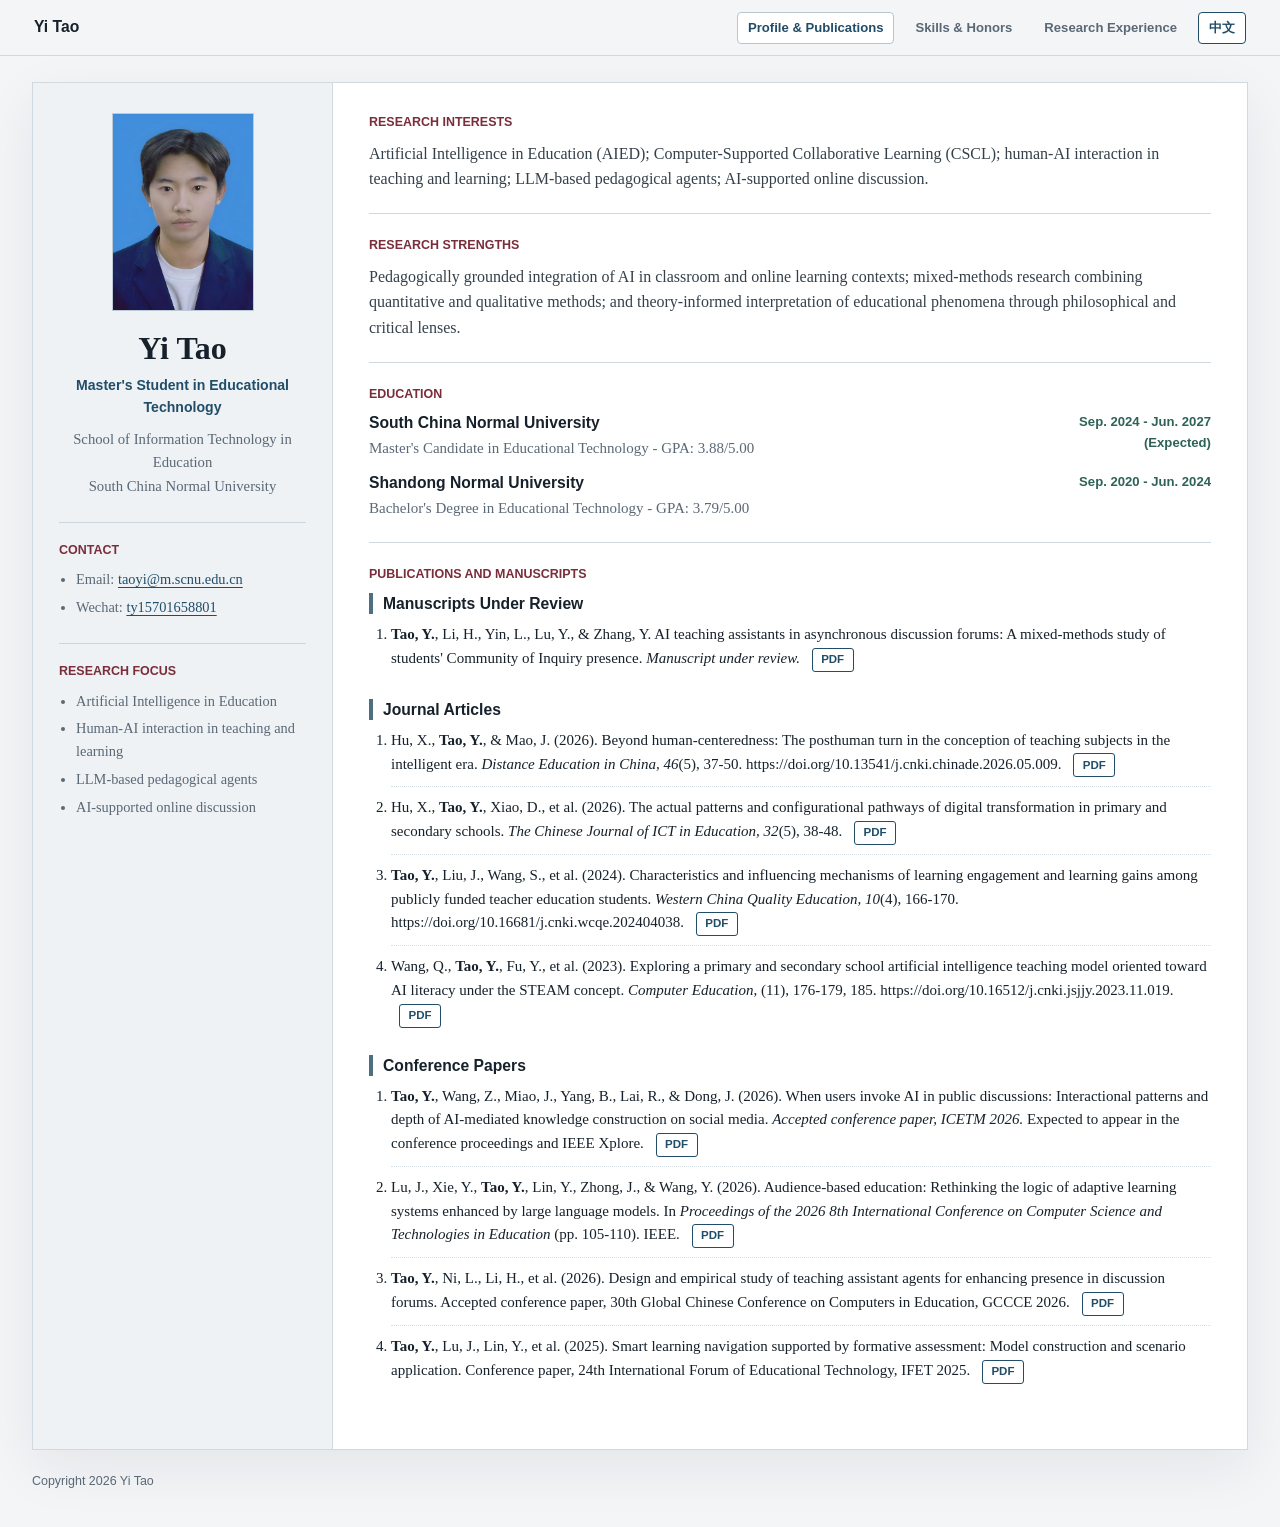
==== commit 3523d5bb: "Add files via upload" ====
--- a/index.html
+++ b/index.html
@@ -3,9 +3,11 @@
 <head>
   <meta charset="utf-8">
   <meta name="viewport" content="width=device-width, initial-scale=1">
+  <link rel="alternate" hreflang="en" href="index.html">
+  <link rel="alternate" hreflang="zh-CN" href="index-zh.html">
   <title>Yi Tao | Academic Profile</title>
   <meta name="description" content="Yi Tao's academic profile, research interests, education, publications, manuscripts, and conference papers.">
-  <link rel="stylesheet" href="assets/css/styles.css">
+  <link rel="stylesheet" href="assets/css/styles.css?v=20261020-bilingual">
 </head>
 <body>
   <header class="site-header">
@@ -14,6 +16,7 @@
       <a class="active" href="index.html">Profile & Publications</a>
       <a href="cv.html">Skills & Honors</a>
       <a href="research.html">Research Experience</a>
+      <a class="language-switch" href="index-zh.html" lang="zh-CN" hreflang="zh-CN" aria-label="切换到中文版">中文</a>
     </nav>
   </header>
 
@@ -47,7 +50,7 @@
       <section class="section">
         <p class="section-kicker">Research Interests</p>
         <p class="summary">
-          Artificial Intelligence in Education (AIED); Computer-Supported Collaborative Learning(CSCL); human-AI interaction in teaching and learning;
+          Artificial Intelligence in Education (AIED); Computer-Supported Collaborative Learning (CSCL); human-AI interaction in teaching and learning;
           LLM-based pedagogical agents; AI-supported online discussion.
         </p>
       </section>
@@ -55,9 +58,9 @@
       <section class="section">
         <p class="section-kicker">Research Strengths</p>
         <p class="summary">
-          Pedagogically grounded integration of AI in classroom and online learning contexts; 
-          mixed-methods research combining quantitative and qualitative methods; 
-          and theory-informed interpretation of educational phenomena through philosophical and critical lenses.
+          Pedagogically grounded integration of AI in classroom and online learning contexts; mixed-methods research
+          combining quantitative and qualitative methods; and theory-informed interpretation of educational phenomena
+          through philosophical and critical lenses.
         </p>
       </section>
 
@@ -87,17 +90,10 @@
         <h2 class="subheading">Manuscripts Under Review</h2>
         <ol class="publication-list">
           <li>
-            <span><strong>Tao, Y.</strong>, Li, H., Yin, L., Lu, J., & Zhang, Y. AI teaching assistants in asynchronous discussion forums: A mixed-methods study of students' Community of Inquiry presence. <em>Under Review.</em></span>
+            <span><strong>Tao, Y.</strong>, Li, H., Yin, L., Lu, Y., & Zhang, Y. AI teaching assistants in asynchronous discussion forums: A mixed-methods study of students' Community of Inquiry presence. <em>Manuscript under review.</em></span>
             <a href="assets/files/ai-teaching-assistants-asynchronous-discussion-forums.pdf" target="_blank" rel="noopener">PDF</a>
           </li>
-          <li>
-            <span><strong>Tao, Y.</strong>, Wang, Z., Miao, J., Yang, B., Lai, R., & Dong, J. When users invoke AI in public discussions: Interactional patterns and depth of AI-mediated knowledge construction on social media. <em>Accepted.</em></span>
-            <a href="assets/files/when-users-invoke-ai-public-discussions.pdf" target="_blank" rel="noopener">PDF</a>
-          </li>
-          <li>
-            <span>Miao, J., <strong>Tao, Y.</strong>, & Lin, X.-F. Opening the black box of logical remainders: A transparency reporting framework for fsQCA intermediate solutions. <em>Under Review.</em></span>
-            <a href="assets/files/opening-black-box-logical-remainders.pdf" target="_blank" rel="noopener">PDF</a>
-          </li>
+
         </ol>
 
         <h2 class="subheading">Journal Articles</h2>
@@ -123,6 +119,10 @@
         <h2 class="subheading">Conference Papers</h2>
         <ol class="publication-list">
           <li>
+            <span><strong>Tao, Y.</strong>, Wang, Z., Miao, J., Yang, B., Lai, R., & Dong, J. (2026). When users invoke AI in public discussions: Interactional patterns and depth of AI-mediated knowledge construction on social media. <em>Accepted conference paper, ICETM 2026.</em> Expected to appear in the conference proceedings and IEEE Xplore.</span>
+            <a href="assets/files/when-users-invoke-ai-public-discussions.pdf" target="_blank" rel="noopener">PDF</a>
+          </li>
+          <li>
             <span>Lu, J., Xie, Y., <strong>Tao, Y.</strong>, Lin, Y., Zhong, J., & Wang, Y. (2026). Audience-based education: Rethinking the logic of adaptive learning systems enhanced by large language models. In <em>Proceedings of the 2026 8th International Conference on Computer Science and Technologies in Education</em> (pp. 105-110). IEEE.</span>
             <a href="assets/files/audience-based-education.pdf" target="_blank" rel="noopener">PDF</a>
           </li>
--- a/assets/css/styles.css
+++ b/assets/css/styles.css
@@ -94,6 +94,27 @@
   color: var(--blue);
 }
 
+.site-nav a.language-switch {
+  border-color: var(--blue);
+  background: var(--sheet);
+  color: var(--blue);
+  white-space: nowrap;
+}
+
+.site-nav a:focus-visible {
+  outline: 2px solid var(--blue);
+  outline-offset: 3px;
+}
+
+html[lang="zh-CN"] body {
+  font-family: "Microsoft YaHei", "PingFang SC", "Noto Sans CJK SC", Arial, sans-serif;
+  line-height: 1.8;
+}
+
+html[lang="zh-CN"] .research-intro h1 {
+  line-height: 1.4;
+}
+
 .cv-page,
 .research-page {
   width: min(1520px, calc(100% - 64px));
